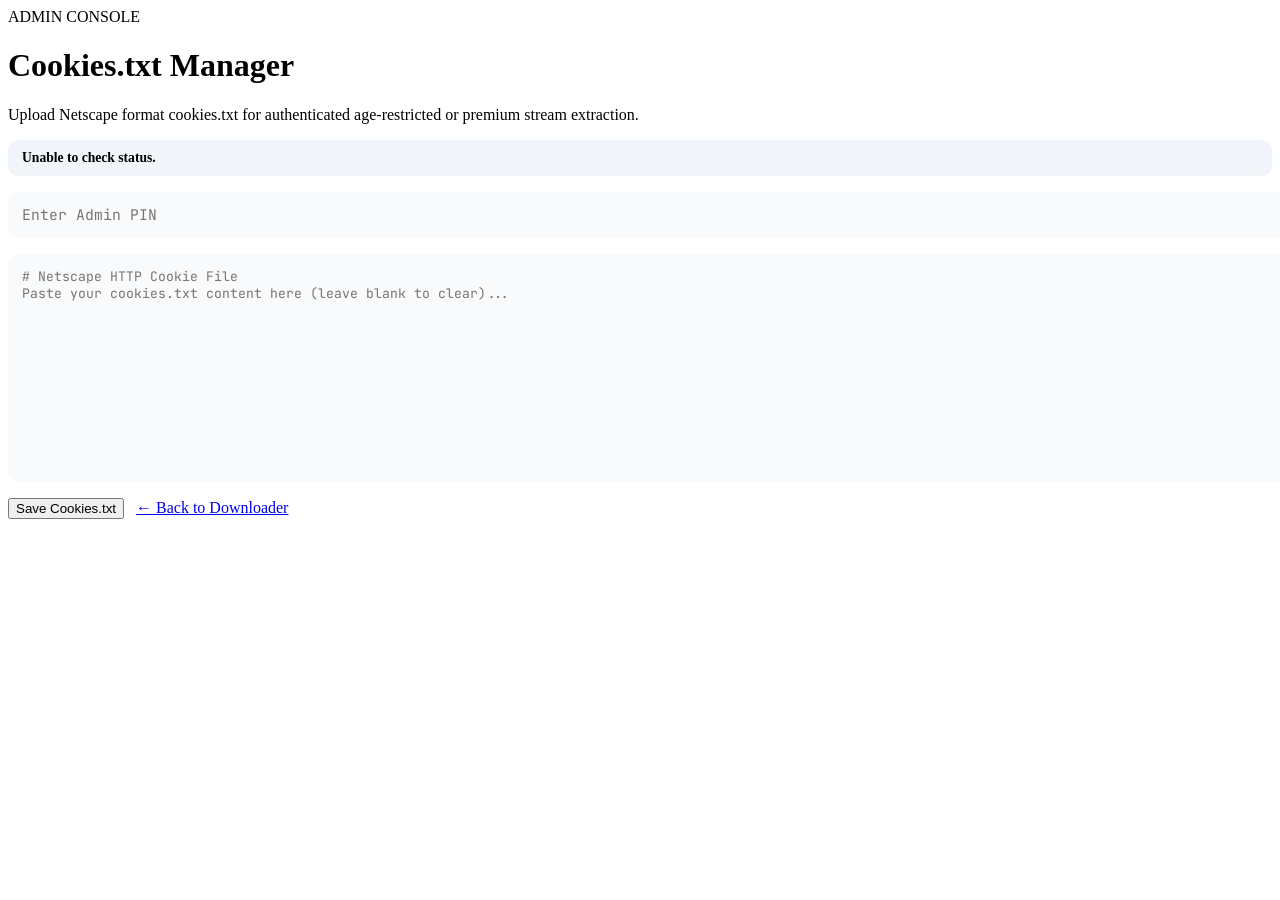
==== static/admin.html @ 5f7231ef "Initial production release of Apun Ka Download with Coolify auto-deploy pipeline" ====
<!DOCTYPE html>
<html lang="en">
<head>
  <meta charset="UTF-8" />
  <meta name="viewport" content="width=device-width, initial-scale=1.0" />
  <title>Admin Cookie Manager — Apun Ka Download</title>
  <link rel="preconnect" href="https://fonts.googleapis.com">
  <link rel="preconnect" href="https://fonts.gstatic.com" crossorigin>
  <link href="https://fonts.googleapis.com/css2?family=JetBrains+Mono:wght@400;500;600&family=Plus+Jakarta+Sans:wght@400;500;600;700&display=swap" rel="stylesheet">
  <link rel="stylesheet" href="/style.css" />
  <style>
    .admin-box { display: flex; flex-direction: column; gap: 16px; }
    .admin-textarea {
      width: 100%;
      min-height: 200px;
      padding: 14px;
      font-family: 'JetBrains Mono', monospace;
      font-size: 0.82rem;
      background: #f8fafc;
      border: 1.5px solid var(--border-subtle);
      border-radius: 12px;
      resize: vertical;
    }
    .pin-input {
      width: 100%;
      height: 46px;
      padding: 0 14px;
      font-family: 'JetBrains Mono', monospace;
      font-size: 0.92rem;
      background: #f8fafc;
      border: 1.5px solid var(--border-subtle);
      border-radius: 10px;
    }
    .admin-actions { display: flex; gap: 12px; align-items: center; }
    .status-banner {
      padding: 10px 14px;
      border-radius: 10px;
      font-size: 0.85rem;
      font-weight: 600;
      background: #f1f5f9;
    }
  </style>
</head>
<body>
  <div class="ambient-bg"></div>
  <main class="shell">
    <header class="brand-header">
      <div class="brand-badge">
        <span class="pulse-dot"></span>
        <span>ADMIN CONSOLE</span>
      </div>
      <h1 class="brand-title">Cookies.txt Manager</h1>
      <p class="brand-subtitle">Upload Netscape format cookies.txt for authenticated age-restricted or premium stream extraction.</p>
    </header>

    <section class="control-card admin-box">
      <div id="cookieStatus" class="status-banner">Checking current cookies.txt status...</div>
      <input type="password" id="pinInput" class="pin-input" placeholder="Enter Admin PIN" required />
      <textarea id="cookieInput" class="admin-textarea" placeholder="# Netscape HTTP Cookie File&#10;Paste your cookies.txt content here (leave blank to clear)..."></textarea>
      <div class="admin-actions">
        <button type="button" id="saveCookieBtn" class="fetch-btn">Save Cookies.txt</button>
        <a href="/" class="admin-link">← Back to Downloader</a>
      </div>
    </section>
  </main>

  <script>
    const statusEl = document.getElementById("cookieStatus");
    const pinEl = document.getElementById("pinInput");
    const cookieEl = document.getElementById("cookieInput");
    const saveBtn = document.getElementById("saveCookieBtn");

    async function refreshStatus() {
      try {
        const res = await fetch("/api/admin/cookies-status");
        const data = await res.json();
        statusEl.textContent = data.active
          ? `✅ Active cookies.txt loaded (${data.size_bytes} bytes)`
          : "ℹ️ No cookies.txt currently active (using public extraction)";
      } catch (e) {
        statusEl.textContent = "Unable to check status.";
      }
    }
    refreshStatus();

    saveBtn.addEventListener("click", async () => {
      try {
        const res = await fetch("/api/admin/cookies", {
          method: "POST",
          headers: { "Content-Type": "application/json" },
          body: JSON.stringify({
            pin: pinEl.value,
            cookies_content: cookieEl.value
          })
        });
        const data = await res.json();
        if (!res.ok) throw new Error(data.detail || "Failed to save");
        statusEl.textContent = data.active
          ? `✅ Saved! cookies.txt is now active (${data.size_bytes} bytes)`
          : "🗑️ Cleared cookies.txt.";
      } catch (err) {
        alert(err.message);
      }
    });
  </script>
</body>
</html>
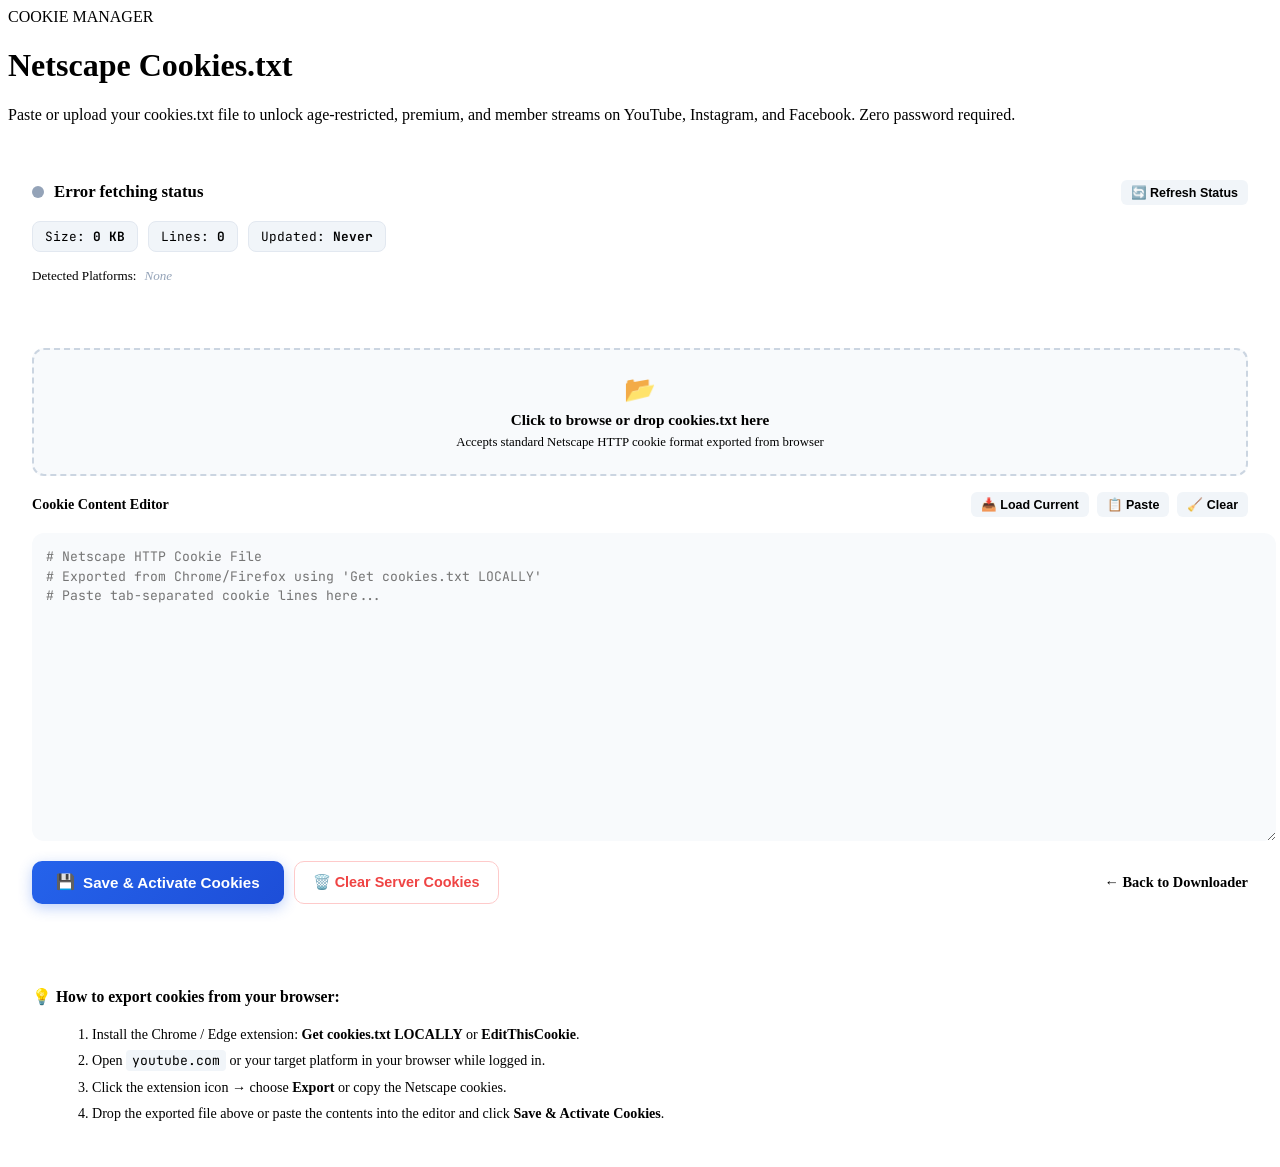
==== commit 04ac815f: "feat: update static/admin.html - new domain download.tmadhu.me and password-free admin cookie manage" ====
--- a/static/admin.html
+++ b/static/admin.html
@@ -3,105 +3,612 @@
 <head>
   <meta charset="UTF-8" />
   <meta name="viewport" content="width=device-width, initial-scale=1.0" />
-  <title>Admin Cookie Manager — Apun Ka Download</title>
+  <title>Cookies.txt Manager — Apun Ka Download</title>
   <link rel="preconnect" href="https://fonts.googleapis.com">
   <link rel="preconnect" href="https://fonts.gstatic.com" crossorigin>
-  <link href="https://fonts.googleapis.com/css2?family=JetBrains+Mono:wght@400;500;600&family=Plus+Jakarta+Sans:wght@400;500;600;700&display=swap" rel="stylesheet">
+  <link href="https://fonts.googleapis.com/css2?family=JetBrains+Mono:wght@400;500;600&family=Plus+Jakarta+Sans:wght@400;500;600;700;800&display=swap" rel="stylesheet">
   <link rel="stylesheet" href="/style.css" />
   <style>
-    .admin-box { display: flex; flex-direction: column; gap: 16px; }
-    .admin-textarea {
+    .admin-container {
+      display: flex;
+      flex-direction: column;
+      gap: 20px;
+    }
+
+    /* Status Card */
+    .status-card {
+      background: var(--bg-card);
+      border: 1px solid var(--border-subtle);
+      border-radius: var(--radius-lg);
+      padding: 20px 24px;
+      box-shadow: var(--shadow-card);
+      display: flex;
+      flex-direction: column;
+      gap: 16px;
+    }
+
+    .status-header-row {
+      display: flex;
+      justify-content: space-between;
+      align-items: center;
+      flex-wrap: wrap;
+      gap: 12px;
+    }
+
+    .status-indicator-box {
+      display: flex;
+      align-items: center;
+      gap: 10px;
+      font-weight: 700;
+      font-size: 1.05rem;
+    }
+
+    .pulse-dot-green {
+      width: 12px;
+      height: 12px;
+      background: #10b981;
+      border-radius: 50%;
+      box-shadow: 0 0 0 0 rgba(16, 185, 129, 0.7);
+      animation: pulse 2s infinite;
+    }
+
+    .pulse-dot-gray {
+      width: 12px;
+      height: 12px;
+      background: #94a3b8;
+      border-radius: 50%;
+    }
+
+    .stats-pill-grid {
+      display: flex;
+      flex-wrap: wrap;
+      gap: 10px;
+    }
+
+    .stat-chip {
+      background: #f1f5f9;
+      padding: 6px 12px;
+      border-radius: 8px;
+      font-size: 0.8rem;
+      font-family: 'JetBrains Mono', monospace;
+      color: var(--text-muted);
+      border: 1px solid #e2e8f0;
+    }
+
+    .stat-chip strong {
+      color: var(--text-main);
+    }
+
+    .platforms-box {
+      display: flex;
+      align-items: center;
+      gap: 8px;
+      flex-wrap: wrap;
+      font-size: 0.82rem;
+      color: var(--text-muted);
+    }
+
+    .platform-badge {
+      background: rgba(37, 99, 235, 0.08);
+      color: var(--accent);
+      padding: 3px 10px;
+      border-radius: 6px;
+      font-weight: 600;
+      font-size: 0.75rem;
+      text-transform: uppercase;
+      border: 1px solid rgba(37, 99, 235, 0.2);
+    }
+
+    /* Dropzone & Editor */
+    .editor-card {
+      background: var(--bg-card);
+      border: 1px solid var(--border-subtle);
+      border-radius: var(--radius-lg);
+      padding: 24px;
+      box-shadow: var(--shadow-card);
+      display: flex;
+      flex-direction: column;
+      gap: 16px;
+    }
+
+    .dropzone {
+      border: 2px dashed #cbd5e1;
+      border-radius: 12px;
+      padding: 24px 16px;
+      text-align: center;
+      background: #f8fafc;
+      cursor: pointer;
+      transition: all 0.2s ease;
+      display: flex;
+      flex-direction: column;
+      align-items: center;
+      gap: 6px;
+    }
+
+    .dropzone:hover, .dropzone.dragover {
+      border-color: var(--accent);
+      background: var(--accent-soft);
+    }
+
+    .dropzone-title {
+      font-weight: 600;
+      font-size: 0.95rem;
+      color: var(--text-main);
+    }
+
+    .dropzone-hint {
+      font-size: 0.8rem;
+      color: var(--text-muted);
+    }
+
+    .editor-toolbar {
+      display: flex;
+      justify-content: space-between;
+      align-items: center;
+      flex-wrap: wrap;
+      gap: 10px;
+    }
+
+    .toolbar-title {
+      font-size: 0.88rem;
+      font-weight: 700;
+      color: var(--text-main);
+    }
+
+    .toolbar-actions {
+      display: flex;
+      gap: 8px;
+    }
+
+    .tool-btn {
+      background: #f1f5f9;
+      border: 1px solid var(--border-subtle);
+      border-radius: 6px;
+      padding: 5px 10px;
+      font-size: 0.78rem;
+      font-weight: 600;
+      color: var(--text-muted);
+      cursor: pointer;
+      transition: all 0.15s;
+    }
+
+    .tool-btn:hover {
+      background: #e2e8f0;
+      color: var(--text-main);
+    }
+
+    .cookie-textarea {
       width: 100%;
-      min-height: 200px;
+      min-height: 280px;
       padding: 14px;
       font-family: 'JetBrains Mono', monospace;
       font-size: 0.82rem;
+      line-height: 1.5;
       background: #f8fafc;
       border: 1.5px solid var(--border-subtle);
       border-radius: 12px;
       resize: vertical;
-    }
-    .pin-input {
-      width: 100%;
-      height: 46px;
-      padding: 0 14px;
+      outline: none;
+      color: #0f172a;
+      transition: border-color 0.2s;
+    }
+
+    .cookie-textarea:focus {
+      border-color: var(--accent);
+      background: #ffffff;
+      box-shadow: 0 0 0 3px rgba(37, 99, 235, 0.1);
+    }
+
+    /* Actions Footer */
+    .button-row {
+      display: flex;
+      justify-content: space-between;
+      align-items: center;
+      flex-wrap: wrap;
+      gap: 14px;
+      margin-top: 4px;
+    }
+
+    .btn-group-left {
+      display: flex;
+      gap: 10px;
+      flex-wrap: wrap;
+    }
+
+    .save-btn {
+      background: linear-gradient(135deg, #2563eb, #1d4ed8);
+      color: #ffffff;
+      border: none;
+      padding: 12px 24px;
+      border-radius: 10px;
+      font-size: 0.95rem;
+      font-weight: 700;
+      cursor: pointer;
+      box-shadow: 0 4px 14px rgba(37, 99, 235, 0.3);
+      transition: all 0.15s ease;
+      display: flex;
+      align-items: center;
+      gap: 8px;
+    }
+
+    .save-btn:hover {
+      background: linear-gradient(135deg, #1d4ed8, #1e40af);
+      transform: translateY(-1px);
+    }
+
+    .clear-btn {
+      background: #fff;
+      color: #ef4444;
+      border: 1.5px solid #fecaca;
+      padding: 12px 18px;
+      border-radius: 10px;
+      font-size: 0.9rem;
+      font-weight: 600;
+      cursor: pointer;
+      transition: all 0.15s ease;
+    }
+
+    .clear-btn:hover {
+      background: #fef2f2;
+      border-color: #ef4444;
+    }
+
+    .back-btn {
+      color: var(--text-muted);
+      text-decoration: none;
+      font-size: 0.9rem;
+      font-weight: 600;
+      display: inline-flex;
+      align-items: center;
+      gap: 6px;
+      transition: color 0.15s;
+    }
+
+    .back-btn:hover {
+      color: var(--accent);
+    }
+
+    /* Guide Box */
+    .guide-card {
+      background: var(--bg-card);
+      border: 1px solid var(--border-subtle);
+      border-radius: var(--radius-lg);
+      padding: 20px 24px;
+      font-size: 0.88rem;
+      color: var(--text-muted);
+      line-height: 1.6;
+    }
+
+    .guide-card h3 {
+      color: var(--text-main);
+      font-size: 0.98rem;
+      margin-bottom: 8px;
+      display: flex;
+      align-items: center;
+      gap: 6px;
+    }
+
+    .guide-card ol {
+      margin-left: 20px;
+      display: flex;
+      flex-direction: column;
+      gap: 4px;
+    }
+
+    .guide-card code {
+      background: #f1f5f9;
+      padding: 2px 6px;
+      border-radius: 4px;
       font-family: 'JetBrains Mono', monospace;
-      font-size: 0.92rem;
-      background: #f8fafc;
-      border: 1.5px solid var(--border-subtle);
+      color: var(--accent);
+      font-size: 0.82rem;
+    }
+
+    /* Toast Notification */
+    #toast {
+      position: fixed;
+      bottom: 24px;
+      right: 24px;
+      padding: 12px 20px;
+      background: #0f172a;
+      color: #fff;
       border-radius: 10px;
-    }
-    .admin-actions { display: flex; gap: 12px; align-items: center; }
-    .status-banner {
-      padding: 10px 14px;
-      border-radius: 10px;
-      font-size: 0.85rem;
+      font-size: 0.88rem;
       font-weight: 600;
-      background: #f1f5f9;
+      box-shadow: 0 10px 25px rgba(0,0,0,0.2);
+      transform: translateY(100px);
+      opacity: 0;
+      transition: all 0.3s cubic-bezier(0.16, 1, 0.3, 1);
+      z-index: 1000;
+      display: flex;
+      align-items: center;
+      gap: 8px;
+    }
+
+    #toast.show {
+      transform: translateY(0);
+      opacity: 1;
     }
   </style>
 </head>
 <body>
   <div class="ambient-bg"></div>
-  <main class="shell">
+
+  <main class="shell admin-container">
     <header class="brand-header">
       <div class="brand-badge">
         <span class="pulse-dot"></span>
-        <span>ADMIN CONSOLE</span>
+        <span>COOKIE MANAGER</span>
       </div>
-      <h1 class="brand-title">Cookies.txt Manager</h1>
-      <p class="brand-subtitle">Upload Netscape format cookies.txt for authenticated age-restricted or premium stream extraction.</p>
+      <h1 class="brand-title">Netscape Cookies.txt</h1>
+      <p class="brand-subtitle">Paste or upload your cookies.txt file to unlock age-restricted, premium, and member streams on YouTube, Instagram, and Facebook. Zero password required.</p>
     </header>
 
-    <section class="control-card admin-box">
-      <div id="cookieStatus" class="status-banner">Checking current cookies.txt status...</div>
-      <input type="password" id="pinInput" class="pin-input" placeholder="Enter Admin PIN" required />
-      <textarea id="cookieInput" class="admin-textarea" placeholder="# Netscape HTTP Cookie File&#10;Paste your cookies.txt content here (leave blank to clear)..."></textarea>
-      <div class="admin-actions">
-        <button type="button" id="saveCookieBtn" class="fetch-btn">Save Cookies.txt</button>
-        <a href="/" class="admin-link">← Back to Downloader</a>
+    <!-- Status Card -->
+    <section class="status-card">
+      <div class="status-header-row">
+        <div class="status-indicator-box">
+          <span id="pulseDot" class="pulse-dot-gray"></span>
+          <span id="statusTitle">Checking cookies...</span>
+        </div>
+        <button id="refreshBtn" class="tool-btn" type="button">🔄 Refresh Status</button>
+      </div>
+
+      <div class="stats-pill-grid">
+        <div class="stat-chip">Size: <strong id="statSize">0 KB</strong></div>
+        <div class="stat-chip">Lines: <strong id="statLines">0</strong></div>
+        <div class="stat-chip">Updated: <strong id="statUpdated">Never</strong></div>
+      </div>
+
+      <div class="platforms-box">
+        <span>Detected Platforms:</span>
+        <div id="platformsList"><span style="color:#94a3b8; font-style:italic;">None</span></div>
       </div>
     </section>
+
+    <!-- Editor Card -->
+    <section class="editor-card">
+      <!-- File Dropzone -->
+      <div id="dropzone" class="dropzone">
+        <input type="file" id="fileInput" accept=".txt" style="display: none;" />
+        <span style="font-size: 1.6rem;">📂</span>
+        <div class="dropzone-title">Click to browse or drop cookies.txt here</div>
+        <div class="dropzone-hint">Accepts standard Netscape HTTP cookie format exported from browser</div>
+      </div>
+
+      <!-- Editor Toolbar -->
+      <div class="editor-toolbar">
+        <div class="toolbar-title">Cookie Content Editor</div>
+        <div class="toolbar-actions">
+          <button type="button" id="loadExistingBtn" class="tool-btn">📥 Load Current</button>
+          <button type="button" id="pasteBtn" class="tool-btn">📋 Paste</button>
+          <button type="button" id="clearEditorBtn" class="tool-btn">🧹 Clear</button>
+        </div>
+      </div>
+
+      <textarea id="cookieInput" class="cookie-textarea" placeholder="# Netscape HTTP Cookie File&#10;# Exported from Chrome/Firefox using 'Get cookies.txt LOCALLY'&#10;# Paste tab-separated cookie lines here..."></textarea>
+
+      <!-- Buttons Row -->
+      <div class="button-row">
+        <div class="btn-group-left">
+          <button type="button" id="saveCookieBtn" class="save-btn">
+            <span>💾</span>
+            <span>Save &amp; Activate Cookies</span>
+          </button>
+          <button type="button" id="deleteCookiesBtn" class="clear-btn">
+            <span>🗑️ Clear Server Cookies</span>
+          </button>
+        </div>
+        <a href="/" class="back-btn">← Back to Downloader</a>
+      </div>
+    </section>
+
+    <!-- Quick Guide Card -->
+    <section class="guide-card">
+      <h3>💡 How to export cookies from your browser:</h3>
+      <ol>
+        <li>Install the Chrome / Edge extension: <strong>Get cookies.txt LOCALLY</strong> or <strong>EditThisCookie</strong>.</li>
+        <li>Open <code>youtube.com</code> or your target platform in your browser while logged in.</li>
+        <li>Click the extension icon &rarr; choose <strong>Export</strong> or copy the Netscape cookies.</li>
+        <li>Drop the exported file above or paste the contents into the editor and click <strong>Save &amp; Activate Cookies</strong>.</li>
+      </ol>
+    </section>
   </main>
 
+  <div id="toast">✅ Notification</div>
+
   <script>
-    const statusEl = document.getElementById("cookieStatus");
-    const pinEl = document.getElementById("pinInput");
-    const cookieEl = document.getElementById("cookieInput");
+    const statusTitle = document.getElementById("statusTitle");
+    const pulseDot = document.getElementById("pulseDot");
+    const statSize = document.getElementById("statSize");
+    const statLines = document.getElementById("statLines");
+    const statUpdated = document.getElementById("statUpdated");
+    const platformsList = document.getElementById("platformsList");
+    const cookieInput = document.getElementById("cookieInput");
+    const dropzone = document.getElementById("dropzone");
+    const fileInput = document.getElementById("fileInput");
     const saveBtn = document.getElementById("saveCookieBtn");
+    const deleteBtn = document.getElementById("deleteCookiesBtn");
+    const refreshBtn = document.getElementById("refreshBtn");
+    const loadExistingBtn = document.getElementById("loadExistingBtn");
+    const pasteBtn = document.getElementById("pasteBtn");
+    const clearEditorBtn = document.getElementById("clearEditorBtn");
+    const toast = document.getElementById("toast");
+
+    function showToast(msg, isError = false) {
+      toast.textContent = msg;
+      toast.style.background = isError ? "#dc2626" : "#0f172a";
+      toast.classList.add("show");
+      setTimeout(() => toast.classList.remove("show"), 3500);
+    }
+
+    function formatBytes(bytes) {
+      if (!bytes || bytes === 0) return "0 KB";
+      const kb = bytes / 1024;
+      if (kb < 1024) return kb.toFixed(1) + " KB";
+      return (kb / 1024).toFixed(2) + " MB";
+    }
+
+    function formatDate(ts) {
+      if (!ts) return "Never";
+      const d = new Date(ts * 1000);
+      return d.toLocaleDateString() + " " + d.toLocaleTimeString([], { hour: '2-digit', minute: '2-digit' });
+    }
 
     async function refreshStatus() {
       try {
         const res = await fetch("/api/admin/cookies-status");
         const data = await res.json();
-        statusEl.textContent = data.active
-          ? `✅ Active cookies.txt loaded (${data.size_bytes} bytes)`
-          : "ℹ️ No cookies.txt currently active (using public extraction)";
+
+        if (data.active) {
+          pulseDot.className = "pulse-dot-green";
+          statusTitle.textContent = "Cookies.txt Active & In Use";
+          statusTitle.style.color = "#059669";
+        } else {
+          pulseDot.className = "pulse-dot-gray";
+          statusTitle.textContent = "No Cookies Active (Public Stream Mode)";
+          statusTitle.style.color = "#64748b";
+        }
+
+        statSize.textContent = formatBytes(data.size_bytes);
+        statLines.textContent = (data.lines_count || 0) + " entries";
+        statUpdated.textContent = formatDate(data.updated_at);
+
+        if (data.platforms && data.platforms.length > 0) {
+          platformsList.innerHTML = data.platforms.map(p => `<span class="platform-badge">${p}</span>`).join(" ");
+        } else {
+          platformsList.innerHTML = `<span style="color:#94a3b8; font-style:italic;">None detected</span>`;
+        }
+      } catch (err) {
+        statusTitle.textContent = "Error fetching status";
+      }
+    }
+
+    async function loadExistingCookies() {
+      try {
+        const res = await fetch("/api/admin/cookies-content");
+        const data = await res.json();
+        if (data.content) {
+          cookieInput.value = data.content;
+          showToast("Loaded active cookies from server!");
+        } else {
+          showToast("No existing cookies found on server.", true);
+        }
       } catch (e) {
-        statusEl.textContent = "Unable to check status.";
+        showToast("Failed to load cookies: " + e.message, true);
       }
     }
-    refreshStatus();
-
+
+    // Save Cookies (Zero PIN / Password)
     saveBtn.addEventListener("click", async () => {
+      const content = cookieInput.value.trim();
+      if (!content) {
+        if (!confirm("Textarea is empty. This will clear the active cookies.txt on the server. Proceed?")) {
+          return;
+        }
+      }
+
+      saveBtn.disabled = true;
+      saveBtn.style.opacity = "0.7";
+
       try {
         const res = await fetch("/api/admin/cookies", {
           method: "POST",
           headers: { "Content-Type": "application/json" },
-          body: JSON.stringify({
-            pin: pinEl.value,
-            cookies_content: cookieEl.value
-          })
+          body: JSON.stringify({ cookies_content: content })
         });
         const data = await res.json();
-        if (!res.ok) throw new Error(data.detail || "Failed to save");
-        statusEl.textContent = data.active
-          ? `✅ Saved! cookies.txt is now active (${data.size_bytes} bytes)`
-          : "🗑️ Cleared cookies.txt.";
+        if (!res.ok) throw new Error(data.detail || "Failed to save cookies.");
+
+        if (data.active) {
+          showToast(`✅ Saved! Cookies are now active (${formatBytes(data.size_bytes)})`);
+        } else {
+          showToast("🗑️ Cookies.txt cleared successfully.");
+        }
+        await refreshStatus();
       } catch (err) {
-        alert(err.message);
+        showToast("❌ Error: " + err.message, true);
+      } finally {
+        saveBtn.disabled = false;
+        saveBtn.style.opacity = "1";
       }
     });
+
+    // Delete Cookies
+    deleteBtn.addEventListener("click", async () => {
+      if (!confirm("Are you sure you want to delete and clear the server cookies.txt?")) return;
+
+      try {
+        const res = await fetch("/api/admin/cookies", { method: "DELETE" });
+        const data = await res.json();
+        cookieInput.value = "";
+        showToast("🗑️ Server cookies deleted.");
+        await refreshStatus();
+      } catch (e) {
+        showToast("Failed to delete: " + e.message, true);
+      }
+    });
+
+    // Dropzone handlers
+    dropzone.addEventListener("click", () => fileInput.click());
+
+    fileInput.addEventListener("change", (e) => {
+      const file = e.target.files[0];
+      if (file) readFile(file);
+    });
+
+    dropzone.addEventListener("dragover", (e) => {
+      e.preventDefault();
+      dropzone.classList.add("dragover");
+    });
+
+    dropzone.addEventListener("dragleave", () => {
+      dropzone.classList.remove("dragover");
+    });
+
+    dropzone.addEventListener("drop", (e) => {
+      e.preventDefault();
+      dropzone.classList.remove("dragover");
+      const file = e.dataTransfer.files[0];
+      if (file) readFile(file);
+    });
+
+    function readFile(file) {
+      const reader = new FileReader();
+      reader.onload = (ev) => {
+        cookieInput.value = ev.target.result;
+        showToast(`📄 Loaded ${file.name} (${formatBytes(file.size)})`);
+      };
+      reader.readAsText(file);
+    }
+
+    // Helper Buttons
+    loadExistingBtn.addEventListener("click", loadExistingCookies);
+
+    pasteBtn.addEventListener("click", async () => {
+      try {
+        const text = await navigator.clipboard.readText();
+        if (text) {
+          cookieInput.value = text;
+          showToast("📋 Pasted from clipboard!");
+        }
+      } catch (e) {
+        showToast("Clipboard access denied. Please paste manually.", true);
+      }
+    });
+
+    clearEditorBtn.addEventListener("click", () => {
+      cookieInput.value = "";
+      showToast("Editor cleared");
+    });
+
+    refreshBtn.addEventListener("click", () => {
+      refreshStatus();
+      showToast("🔄 Status refreshed");
+    });
+
+    // Initial Load
+    refreshStatus();
   </script>
 </body>
 </html>
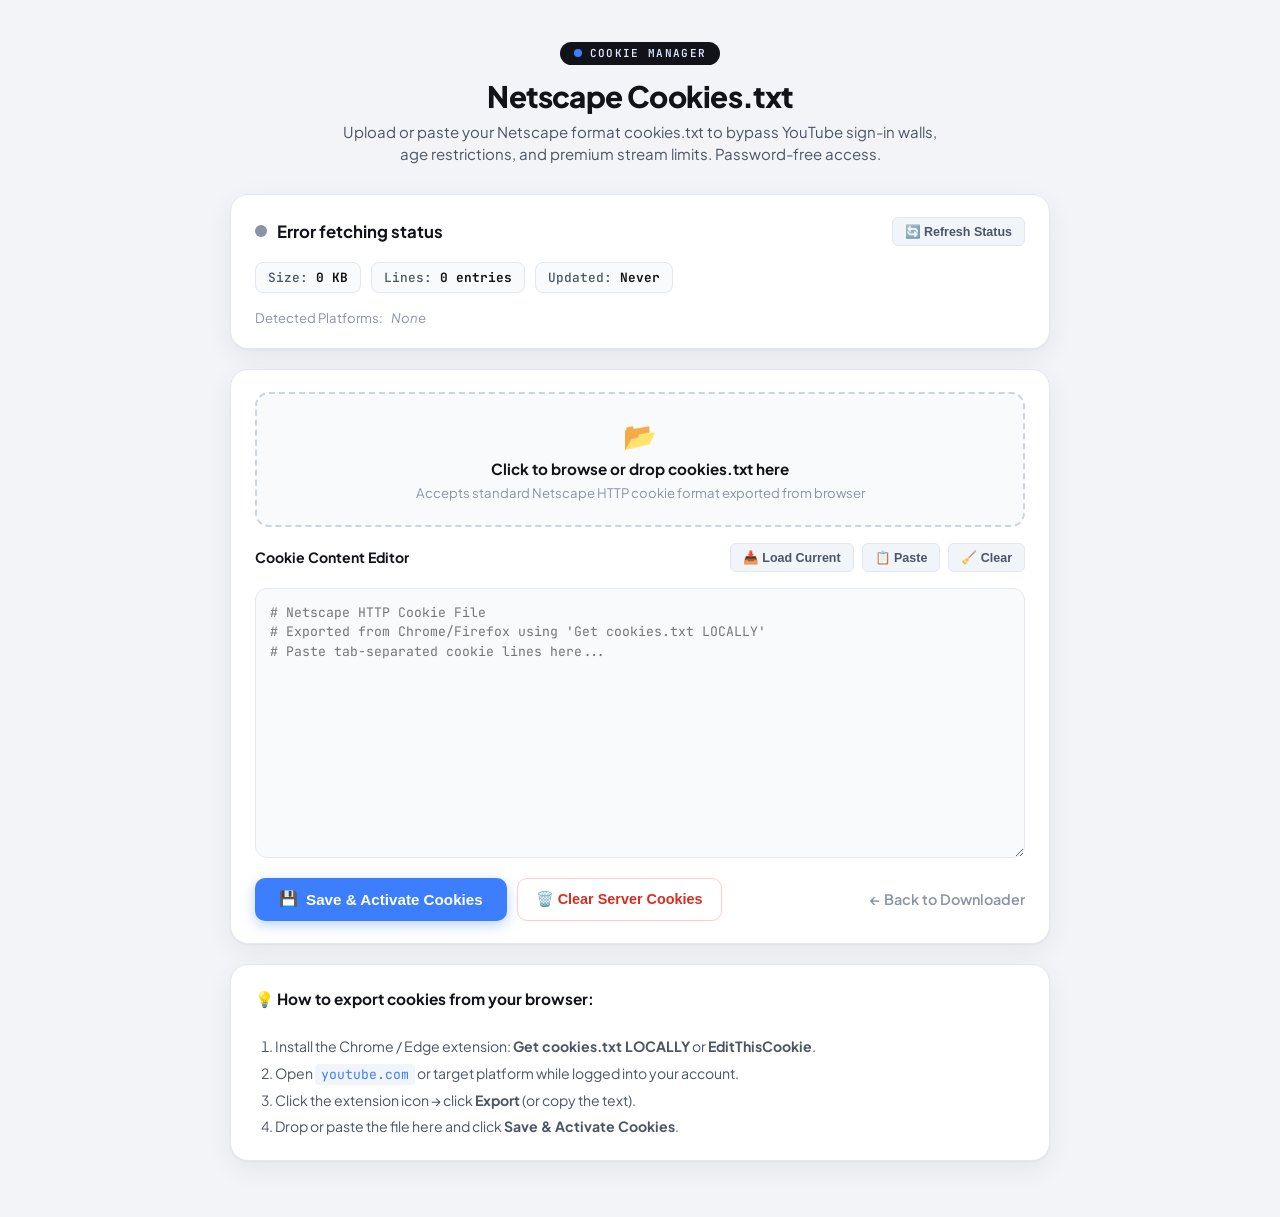
==== commit e881ed2c: "feat: replace frontend UI with clean design and standalone admin page (static/admin.html)" ====
--- a/static/admin.html
+++ b/static/admin.html
@@ -2,121 +2,162 @@
 <html lang="en">
 <head>
   <meta charset="UTF-8" />
-  <meta name="viewport" content="width=device-width, initial-scale=1.0" />
+  <meta name="viewport" content="width=device-width, initial-scale=1.0, viewport-fit=cover" />
   <title>Cookies.txt Manager — Apun Ka Download</title>
   <link rel="preconnect" href="https://fonts.googleapis.com">
   <link rel="preconnect" href="https://fonts.gstatic.com" crossorigin>
-  <link href="https://fonts.googleapis.com/css2?family=JetBrains+Mono:wght@400;500;600&family=Plus+Jakarta+Sans:wght@400;500;600;700;800&display=swap" rel="stylesheet">
-  <link rel="stylesheet" href="/style.css" />
+  <link href="https://fonts.googleapis.com/css2?family=JetBrains+Mono:wght@400;500;700&family=Plus+Jakarta+Sans:wght@400;500;600;700;800&display=swap" rel="stylesheet">
   <style>
-    .admin-container {
+    :root {
+      --bg: #F2F4F8;
+      --card: #FFFFFF;
+      --ink: #111318;
+      --ink-2: #4B5565;
+      --ink-3: #8A94A6;
+      --line: #E3E7EE;
+      --blue: #3D7EFF;
+      --blue-hover: #2968eb;
+      --blue-soft: #EFF4FF;
+      --green: #12A150;
+      --red: #D92D20;
+      --radius: 18px;
+      --sans: "Plus Jakarta Sans", -apple-system, BlinkMacSystemFont, "Segoe UI", Roboto, sans-serif;
+      --mono: "JetBrains Mono", monospace;
+      --shadow: 0 1px 2px rgba(17, 19, 24, .04), 0 8px 28px rgba(17, 19, 24, .06);
+    }
+    * { box-sizing: border-box; margin: 0; padding: 0; }
+    body {
+      background: var(--bg);
+      color: var(--ink);
+      font-family: var(--sans);
+      min-height: 100vh;
+      display: flex;
+      justify-content: center;
+      padding: 40px 18px 56px;
+    }
+    .wrap {
+      width: 100%;
+      max-width: 820px;
       display: flex;
       flex-direction: column;
       gap: 20px;
     }
+    .brand { text-align: center; margin-bottom: 8px; }
+    .badge {
+      display: inline-flex;
+      align-items: center;
+      gap: 8px;
+      background: var(--ink);
+      color: #DCE6FF;
+      font: 600 11px/1 var(--mono);
+      letter-spacing: .12em;
+      text-transform: uppercase;
+      padding: 6px 14px;
+      border-radius: 9999px;
+      margin-bottom: 12px;
+    }
+    .badge-dot {
+      width: 8px;
+      height: 8px;
+      background: var(--blue);
+      border-radius: 50%;
+    }
+    .brand h1 {
+      font-size: 1.85rem;
+      font-weight: 800;
+      letter-spacing: -0.02em;
+      margin-bottom: 6px;
+      color: var(--ink);
+    }
+    .brand p {
+      color: var(--ink-2);
+      font-size: 0.94rem;
+      max-width: 620px;
+      margin: 0 auto;
+      line-height: 1.5;
+    }
 
     /* Status Card */
-    .status-card {
-      background: var(--bg-card);
-      border: 1px solid var(--border-subtle);
-      border-radius: var(--radius-lg);
-      padding: 20px 24px;
-      box-shadow: var(--shadow-card);
+    .card {
+      background: var(--card);
+      border: 1px solid var(--line);
+      border-radius: var(--radius);
+      box-shadow: var(--shadow);
+      padding: 22px 24px;
       display: flex;
       flex-direction: column;
       gap: 16px;
     }
-
-    .status-header-row {
+    .status-row {
       display: flex;
       justify-content: space-between;
       align-items: center;
       flex-wrap: wrap;
       gap: 12px;
     }
-
-    .status-indicator-box {
+    .indicator-box {
       display: flex;
       align-items: center;
       gap: 10px;
       font-weight: 700;
       font-size: 1.05rem;
     }
-
-    .pulse-dot-green {
+    .dot-green {
       width: 12px;
       height: 12px;
-      background: #10b981;
+      background: var(--green);
       border-radius: 50%;
-      box-shadow: 0 0 0 0 rgba(16, 185, 129, 0.7);
-      animation: pulse 2s infinite;
-    }
-
-    .pulse-dot-gray {
+      box-shadow: 0 0 0 4px rgba(18, 161, 80, 0.2);
+    }
+    .dot-gray {
       width: 12px;
       height: 12px;
-      background: #94a3b8;
+      background: var(--ink-3);
       border-radius: 50%;
     }
-
-    .stats-pill-grid {
-      display: flex;
+    .stats-row {
+      display: flex;
+      gap: 10px;
       flex-wrap: wrap;
-      gap: 10px;
-    }
-
+    }
     .stat-chip {
-      background: #f1f5f9;
+      background: #F8FAFC;
+      border: 1px solid var(--line);
       padding: 6px 12px;
       border-radius: 8px;
-      font-size: 0.8rem;
-      font-family: 'JetBrains Mono', monospace;
-      color: var(--text-muted);
-      border: 1px solid #e2e8f0;
-    }
-
+      font: 500 0.8rem var(--mono);
+      color: var(--ink-2);
+    }
     .stat-chip strong {
-      color: var(--text-main);
-    }
-
-    .platforms-box {
+      color: var(--ink);
+    }
+    .platforms-wrap {
       display: flex;
       align-items: center;
       gap: 8px;
       flex-wrap: wrap;
       font-size: 0.82rem;
-      color: var(--text-muted);
-    }
-
-    .platform-badge {
-      background: rgba(37, 99, 235, 0.08);
-      color: var(--accent);
+      color: var(--ink-3);
+    }
+    .platform-tag {
+      background: var(--blue-soft);
+      color: var(--blue);
+      border: 1px solid rgba(61, 126, 255, 0.2);
       padding: 3px 10px;
       border-radius: 6px;
-      font-weight: 600;
-      font-size: 0.75rem;
+      font-weight: 700;
+      font-size: 0.72rem;
       text-transform: uppercase;
-      border: 1px solid rgba(37, 99, 235, 0.2);
-    }
-
-    /* Dropzone & Editor */
-    .editor-card {
-      background: var(--bg-card);
-      border: 1px solid var(--border-subtle);
-      border-radius: var(--radius-lg);
-      padding: 24px;
-      box-shadow: var(--shadow-card);
-      display: flex;
-      flex-direction: column;
-      gap: 16px;
-    }
-
+      font-family: var(--mono);
+    }
+
+    /* Dropzone */
     .dropzone {
-      border: 2px dashed #cbd5e1;
-      border-radius: 12px;
+      border: 2px dashed #CBD5E1;
+      border-radius: 14px;
       padding: 24px 16px;
       text-align: center;
-      background: #f8fafc;
+      background: #F8FAFC;
       cursor: pointer;
       transition: all 0.2s ease;
       display: flex;
@@ -124,23 +165,15 @@
       align-items: center;
       gap: 6px;
     }
-
     .dropzone:hover, .dropzone.dragover {
-      border-color: var(--accent);
-      background: var(--accent-soft);
-    }
-
-    .dropzone-title {
-      font-weight: 600;
-      font-size: 0.95rem;
-      color: var(--text-main);
-    }
-
-    .dropzone-hint {
-      font-size: 0.8rem;
-      color: var(--text-muted);
-    }
-
+      border-color: var(--blue);
+      background: var(--blue-soft);
+    }
+    .dropzone-icon { font-size: 1.7rem; }
+    .dropzone-title { font-weight: 700; font-size: 0.95rem; color: var(--ink); }
+    .dropzone-hint { font-size: 0.82rem; color: var(--ink-3); }
+
+    /* Editor */
     .editor-toolbar {
       display: flex;
       justify-content: space-between;
@@ -148,98 +181,75 @@
       flex-wrap: wrap;
       gap: 10px;
     }
-
-    .toolbar-title {
-      font-size: 0.88rem;
-      font-weight: 700;
-      color: var(--text-main);
-    }
-
-    .toolbar-actions {
-      display: flex;
-      gap: 8px;
-    }
-
+    .toolbar-title { font-weight: 700; font-size: 0.88rem; color: var(--ink); }
+    .toolbar-actions { display: flex; gap: 8px; }
     .tool-btn {
-      background: #f1f5f9;
-      border: 1px solid var(--border-subtle);
+      background: #F1F5F9;
+      border: 1px solid var(--line);
       border-radius: 6px;
-      padding: 5px 10px;
+      padding: 6px 12px;
       font-size: 0.78rem;
       font-weight: 600;
-      color: var(--text-muted);
+      color: var(--ink-2);
       cursor: pointer;
       transition: all 0.15s;
     }
-
-    .tool-btn:hover {
-      background: #e2e8f0;
-      color: var(--text-main);
-    }
-
-    .cookie-textarea {
+    .tool-btn:hover { background: #E2E8F0; color: var(--ink); }
+
+    .textarea {
       width: 100%;
-      min-height: 280px;
+      min-height: 270px;
       padding: 14px;
-      font-family: 'JetBrains Mono', monospace;
+      font-family: var(--mono);
       font-size: 0.82rem;
       line-height: 1.5;
-      background: #f8fafc;
-      border: 1.5px solid var(--border-subtle);
+      background: #F8FAFC;
+      border: 1.5px solid var(--line);
       border-radius: 12px;
       resize: vertical;
       outline: none;
-      color: #0f172a;
+      color: var(--ink);
       transition: border-color 0.2s;
     }
-
-    .cookie-textarea:focus {
-      border-color: var(--accent);
-      background: #ffffff;
-      box-shadow: 0 0 0 3px rgba(37, 99, 235, 0.1);
-    }
-
-    /* Actions Footer */
-    .button-row {
+    .textarea:focus {
+      border-color: var(--blue);
+      background: #FFFFFF;
+      box-shadow: 0 0 0 3px rgba(61, 126, 255, 0.12);
+    }
+
+    /* Actions */
+    .actions-row {
       display: flex;
       justify-content: space-between;
       align-items: center;
       flex-wrap: wrap;
-      gap: 14px;
+      gap: 12px;
       margin-top: 4px;
     }
-
-    .btn-group-left {
-      display: flex;
-      gap: 10px;
-      flex-wrap: wrap;
-    }
-
-    .save-btn {
-      background: linear-gradient(135deg, #2563eb, #1d4ed8);
-      color: #ffffff;
+    .btn-group { display: flex; gap: 10px; flex-wrap: wrap; }
+    .btn-save {
+      background: var(--blue);
+      color: #FFFFFF;
       border: none;
       padding: 12px 24px;
       border-radius: 10px;
       font-size: 0.95rem;
       font-weight: 700;
       cursor: pointer;
-      box-shadow: 0 4px 14px rgba(37, 99, 235, 0.3);
+      display: inline-flex;
+      align-items: center;
+      gap: 8px;
       transition: all 0.15s ease;
-      display: flex;
-      align-items: center;
-      gap: 8px;
-    }
-
-    .save-btn:hover {
-      background: linear-gradient(135deg, #1d4ed8, #1e40af);
+      box-shadow: 0 4px 14px rgba(61, 126, 255, 0.35);
+    }
+    .btn-save:hover {
+      background: var(--blue-hover);
       transform: translateY(-1px);
     }
-
-    .clear-btn {
-      background: #fff;
-      color: #ef4444;
-      border: 1.5px solid #fecaca;
+    .btn-clear {
+      background: #FFFFFF;
+      color: var(--red);
+      border: 1.5px solid #FECDCA;
       padding: 12px 18px;
       border-radius: 10px;
       font-size: 0.9rem;
@@ -247,70 +257,40 @@
       cursor: pointer;
       transition: all 0.15s ease;
     }
-
-    .clear-btn:hover {
-      background: #fef2f2;
-      border-color: #ef4444;
-    }
-
-    .back-btn {
-      color: var(--text-muted);
+    .btn-clear:hover { background: #FEF3F2; border-color: var(--red); }
+    .btn-home {
+      color: var(--ink-3);
       text-decoration: none;
       font-size: 0.9rem;
       font-weight: 600;
-      display: inline-flex;
-      align-items: center;
-      gap: 6px;
       transition: color 0.15s;
     }
-
-    .back-btn:hover {
-      color: var(--accent);
-    }
+    .btn-home:hover { color: var(--blue); }
 
     /* Guide Box */
-    .guide-card {
-      background: var(--bg-card);
-      border: 1px solid var(--border-subtle);
-      border-radius: var(--radius-lg);
-      padding: 20px 24px;
+    .guide {
       font-size: 0.88rem;
-      color: var(--text-muted);
+      color: var(--ink-2);
       line-height: 1.6;
     }
-
-    .guide-card h3 {
-      color: var(--text-main);
-      font-size: 0.98rem;
-      margin-bottom: 8px;
-      display: flex;
-      align-items: center;
-      gap: 6px;
-    }
-
-    .guide-card ol {
-      margin-left: 20px;
-      display: flex;
-      flex-direction: column;
-      gap: 4px;
-    }
-
-    .guide-card code {
-      background: #f1f5f9;
+    .guide h3 { font-size: 0.96rem; font-weight: 700; color: var(--ink); margin-bottom: 8px; }
+    .guide ol { margin-left: 20px; display: flex; flex-direction: column; gap: 4px; }
+    .guide code {
+      background: #F1F5F9;
       padding: 2px 6px;
       border-radius: 4px;
-      font-family: 'JetBrains Mono', monospace;
-      color: var(--accent);
+      font-family: var(--mono);
+      color: var(--blue);
       font-size: 0.82rem;
     }
 
-    /* Toast Notification */
+    /* Toast */
     #toast {
       position: fixed;
       bottom: 24px;
       right: 24px;
       padding: 12px 20px;
-      background: #0f172a;
+      background: var(--ink);
       color: #fff;
       border-radius: 10px;
       font-size: 0.88rem;
@@ -320,63 +300,52 @@
       opacity: 0;
       transition: all 0.3s cubic-bezier(0.16, 1, 0.3, 1);
       z-index: 1000;
-      display: flex;
-      align-items: center;
-      gap: 8px;
-    }
-
-    #toast.show {
-      transform: translateY(0);
-      opacity: 1;
-    }
+    }
+    #toast.show { transform: translateY(0); opacity: 1; }
   </style>
 </head>
 <body>
-  <div class="ambient-bg"></div>
-
-  <main class="shell admin-container">
-    <header class="brand-header">
-      <div class="brand-badge">
-        <span class="pulse-dot"></span>
+  <main class="wrap">
+    <header class="brand">
+      <div class="badge">
+        <span class="badge-dot"></span>
         <span>COOKIE MANAGER</span>
       </div>
-      <h1 class="brand-title">Netscape Cookies.txt</h1>
-      <p class="brand-subtitle">Paste or upload your cookies.txt file to unlock age-restricted, premium, and member streams on YouTube, Instagram, and Facebook. Zero password required.</p>
+      <h1>Netscape Cookies.txt</h1>
+      <p>Upload or paste your Netscape format cookies.txt to bypass YouTube sign-in walls, age restrictions, and premium stream limits. Password-free access.</p>
     </header>
 
     <!-- Status Card -->
-    <section class="status-card">
-      <div class="status-header-row">
-        <div class="status-indicator-box">
-          <span id="pulseDot" class="pulse-dot-gray"></span>
-          <span id="statusTitle">Checking cookies...</span>
+    <section class="card">
+      <div class="status-row">
+        <div class="indicator-box">
+          <span id="dot" class="dot-gray"></span>
+          <span id="statusTitle">Checking cookies status...</span>
         </div>
         <button id="refreshBtn" class="tool-btn" type="button">🔄 Refresh Status</button>
       </div>
 
-      <div class="stats-pill-grid">
+      <div class="stats-row">
         <div class="stat-chip">Size: <strong id="statSize">0 KB</strong></div>
-        <div class="stat-chip">Lines: <strong id="statLines">0</strong></div>
+        <div class="stat-chip">Lines: <strong id="statLines">0 entries</strong></div>
         <div class="stat-chip">Updated: <strong id="statUpdated">Never</strong></div>
       </div>
 
-      <div class="platforms-box">
+      <div class="platforms-wrap">
         <span>Detected Platforms:</span>
-        <div id="platformsList"><span style="color:#94a3b8; font-style:italic;">None</span></div>
+        <div id="platformsList"><span style="color:var(--ink-3); font-style:italic;">None</span></div>
       </div>
     </section>
 
     <!-- Editor Card -->
-    <section class="editor-card">
-      <!-- File Dropzone -->
+    <section class="card">
       <div id="dropzone" class="dropzone">
         <input type="file" id="fileInput" accept=".txt" style="display: none;" />
-        <span style="font-size: 1.6rem;">📂</span>
+        <span class="dropzone-icon">📂</span>
         <div class="dropzone-title">Click to browse or drop cookies.txt here</div>
         <div class="dropzone-hint">Accepts standard Netscape HTTP cookie format exported from browser</div>
       </div>
 
-      <!-- Editor Toolbar -->
       <div class="editor-toolbar">
         <div class="toolbar-title">Cookie Content Editor</div>
         <div class="toolbar-actions">
@@ -386,40 +355,39 @@
         </div>
       </div>
 
-      <textarea id="cookieInput" class="cookie-textarea" placeholder="# Netscape HTTP Cookie File&#10;# Exported from Chrome/Firefox using 'Get cookies.txt LOCALLY'&#10;# Paste tab-separated cookie lines here..."></textarea>
-
-      <!-- Buttons Row -->
-      <div class="button-row">
-        <div class="btn-group-left">
-          <button type="button" id="saveCookieBtn" class="save-btn">
+      <textarea id="cookieInput" class="textarea" placeholder="# Netscape HTTP Cookie File&#10;# Exported from Chrome/Firefox using 'Get cookies.txt LOCALLY'&#10;# Paste tab-separated cookie lines here..."></textarea>
+
+      <div class="actions-row">
+        <div class="btn-group">
+          <button type="button" id="saveBtn" class="btn-save">
             <span>💾</span>
             <span>Save &amp; Activate Cookies</span>
           </button>
-          <button type="button" id="deleteCookiesBtn" class="clear-btn">
+          <button type="button" id="clearBtn" class="btn-clear">
             <span>🗑️ Clear Server Cookies</span>
           </button>
         </div>
-        <a href="/" class="back-btn">← Back to Downloader</a>
+        <a href="/" class="btn-home">← Back to Downloader</a>
       </div>
     </section>
 
-    <!-- Quick Guide Card -->
-    <section class="guide-card">
+    <!-- Guide -->
+    <section class="card guide">
       <h3>💡 How to export cookies from your browser:</h3>
       <ol>
         <li>Install the Chrome / Edge extension: <strong>Get cookies.txt LOCALLY</strong> or <strong>EditThisCookie</strong>.</li>
-        <li>Open <code>youtube.com</code> or your target platform in your browser while logged in.</li>
-        <li>Click the extension icon &rarr; choose <strong>Export</strong> or copy the Netscape cookies.</li>
-        <li>Drop the exported file above or paste the contents into the editor and click <strong>Save &amp; Activate Cookies</strong>.</li>
+        <li>Open <code>youtube.com</code> or target platform while logged into your account.</li>
+        <li>Click the extension icon &rarr; click <strong>Export</strong> (or copy the text).</li>
+        <li>Drop or paste the file here and click <strong>Save &amp; Activate Cookies</strong>.</li>
       </ol>
     </section>
   </main>
 
-  <div id="toast">✅ Notification</div>
+  <div id="toast">Notification</div>
 
   <script>
     const statusTitle = document.getElementById("statusTitle");
-    const pulseDot = document.getElementById("pulseDot");
+    const dot = document.getElementById("dot");
     const statSize = document.getElementById("statSize");
     const statLines = document.getElementById("statLines");
     const statUpdated = document.getElementById("statUpdated");
@@ -427,8 +395,8 @@
     const cookieInput = document.getElementById("cookieInput");
     const dropzone = document.getElementById("dropzone");
     const fileInput = document.getElementById("fileInput");
-    const saveBtn = document.getElementById("saveCookieBtn");
-    const deleteBtn = document.getElementById("deleteCookiesBtn");
+    const saveBtn = document.getElementById("saveBtn");
+    const clearBtn = document.getElementById("clearBtn");
     const refreshBtn = document.getElementById("refreshBtn");
     const loadExistingBtn = document.getElementById("loadExistingBtn");
     const pasteBtn = document.getElementById("pasteBtn");
@@ -437,7 +405,7 @@
 
     function showToast(msg, isError = false) {
       toast.textContent = msg;
-      toast.style.background = isError ? "#dc2626" : "#0f172a";
+      toast.style.background = isError ? "#D92D20" : "#111318";
       toast.classList.add("show");
       setTimeout(() => toast.classList.remove("show"), 3500);
     }
@@ -461,13 +429,13 @@
         const data = await res.json();
 
         if (data.active) {
-          pulseDot.className = "pulse-dot-green";
+          dot.className = "dot-green";
           statusTitle.textContent = "Cookies.txt Active & In Use";
-          statusTitle.style.color = "#059669";
+          statusTitle.style.color = "#12A150";
         } else {
-          pulseDot.className = "pulse-dot-gray";
+          dot.className = "dot-gray";
           statusTitle.textContent = "No Cookies Active (Public Stream Mode)";
-          statusTitle.style.color = "#64748b";
+          statusTitle.style.color = "#8A94A6";
         }
 
         statSize.textContent = formatBytes(data.size_bytes);
@@ -475,9 +443,9 @@
         statUpdated.textContent = formatDate(data.updated_at);
 
         if (data.platforms && data.platforms.length > 0) {
-          platformsList.innerHTML = data.platforms.map(p => `<span class="platform-badge">${p}</span>`).join(" ");
+          platformsList.innerHTML = data.platforms.map(p => `<span class="platform-tag">${p}</span>`).join(" ");
         } else {
-          platformsList.innerHTML = `<span style="color:#94a3b8; font-style:italic;">None detected</span>`;
+          platformsList.innerHTML = `<span style="color:#8A94A6; font-style:italic;">None detected</span>`;
         }
       } catch (err) {
         statusTitle.textContent = "Error fetching status";
@@ -490,22 +458,19 @@
         const data = await res.json();
         if (data.content) {
           cookieInput.value = data.content;
-          showToast("Loaded active cookies from server!");
+          showToast("Loaded current active cookies from server!");
         } else {
           showToast("No existing cookies found on server.", true);
         }
       } catch (e) {
-        showToast("Failed to load cookies: " + e.message, true);
+        showToast("Failed to load: " + e.message, true);
       }
     }
 
-    // Save Cookies (Zero PIN / Password)
     saveBtn.addEventListener("click", async () => {
       const content = cookieInput.value.trim();
       if (!content) {
-        if (!confirm("Textarea is empty. This will clear the active cookies.txt on the server. Proceed?")) {
-          return;
-        }
+        if (!confirm("Editor is empty. This will clear the active cookies.txt on server. Proceed?")) return;
       }
 
       saveBtn.disabled = true;
@@ -518,29 +483,26 @@
           body: JSON.stringify({ cookies_content: content })
         });
         const data = await res.json();
-        if (!res.ok) throw new Error(data.detail || "Failed to save cookies.");
+        if (!res.ok) throw new Error(data.detail || "Failed to save");
 
         if (data.active) {
-          showToast(`✅ Saved! Cookies are now active (${formatBytes(data.size_bytes)})`);
+          showToast(`✅ Saved! Active (${formatBytes(data.size_bytes)})`);
         } else {
-          showToast("🗑️ Cookies.txt cleared successfully.");
+          showToast("🗑️ Cookies cleared.");
         }
         await refreshStatus();
       } catch (err) {
-        showToast("❌ Error: " + err.message, true);
+        showToast("❌ " + err.message, true);
       } finally {
         saveBtn.disabled = false;
         saveBtn.style.opacity = "1";
       }
     });
 
-    // Delete Cookies
-    deleteBtn.addEventListener("click", async () => {
-      if (!confirm("Are you sure you want to delete and clear the server cookies.txt?")) return;
-
+    clearBtn.addEventListener("click", async () => {
+      if (!confirm("Are you sure you want to delete the active server cookies.txt?")) return;
       try {
         const res = await fetch("/api/admin/cookies", { method: "DELETE" });
-        const data = await res.json();
         cookieInput.value = "";
         showToast("🗑️ Server cookies deleted.");
         await refreshStatus();
@@ -549,23 +511,14 @@
       }
     });
 
-    // Dropzone handlers
     dropzone.addEventListener("click", () => fileInput.click());
-
     fileInput.addEventListener("change", (e) => {
       const file = e.target.files[0];
       if (file) readFile(file);
     });
 
-    dropzone.addEventListener("dragover", (e) => {
-      e.preventDefault();
-      dropzone.classList.add("dragover");
-    });
-
-    dropzone.addEventListener("dragleave", () => {
-      dropzone.classList.remove("dragover");
-    });
-
+    dropzone.addEventListener("dragover", (e) => { e.preventDefault(); dropzone.classList.add("dragover"); });
+    dropzone.addEventListener("dragleave", () => { dropzone.classList.remove("dragover"); });
     dropzone.addEventListener("drop", (e) => {
       e.preventDefault();
       dropzone.classList.remove("dragover");
@@ -582,9 +535,7 @@
       reader.readAsText(file);
     }
 
-    // Helper Buttons
     loadExistingBtn.addEventListener("click", loadExistingCookies);
-
     pasteBtn.addEventListener("click", async () => {
       try {
         const text = await navigator.clipboard.readText();
@@ -601,13 +552,11 @@
       cookieInput.value = "";
       showToast("Editor cleared");
     });
-
     refreshBtn.addEventListener("click", () => {
       refreshStatus();
       showToast("🔄 Status refreshed");
     });
 
-    // Initial Load
     refreshStatus();
   </script>
 </body>
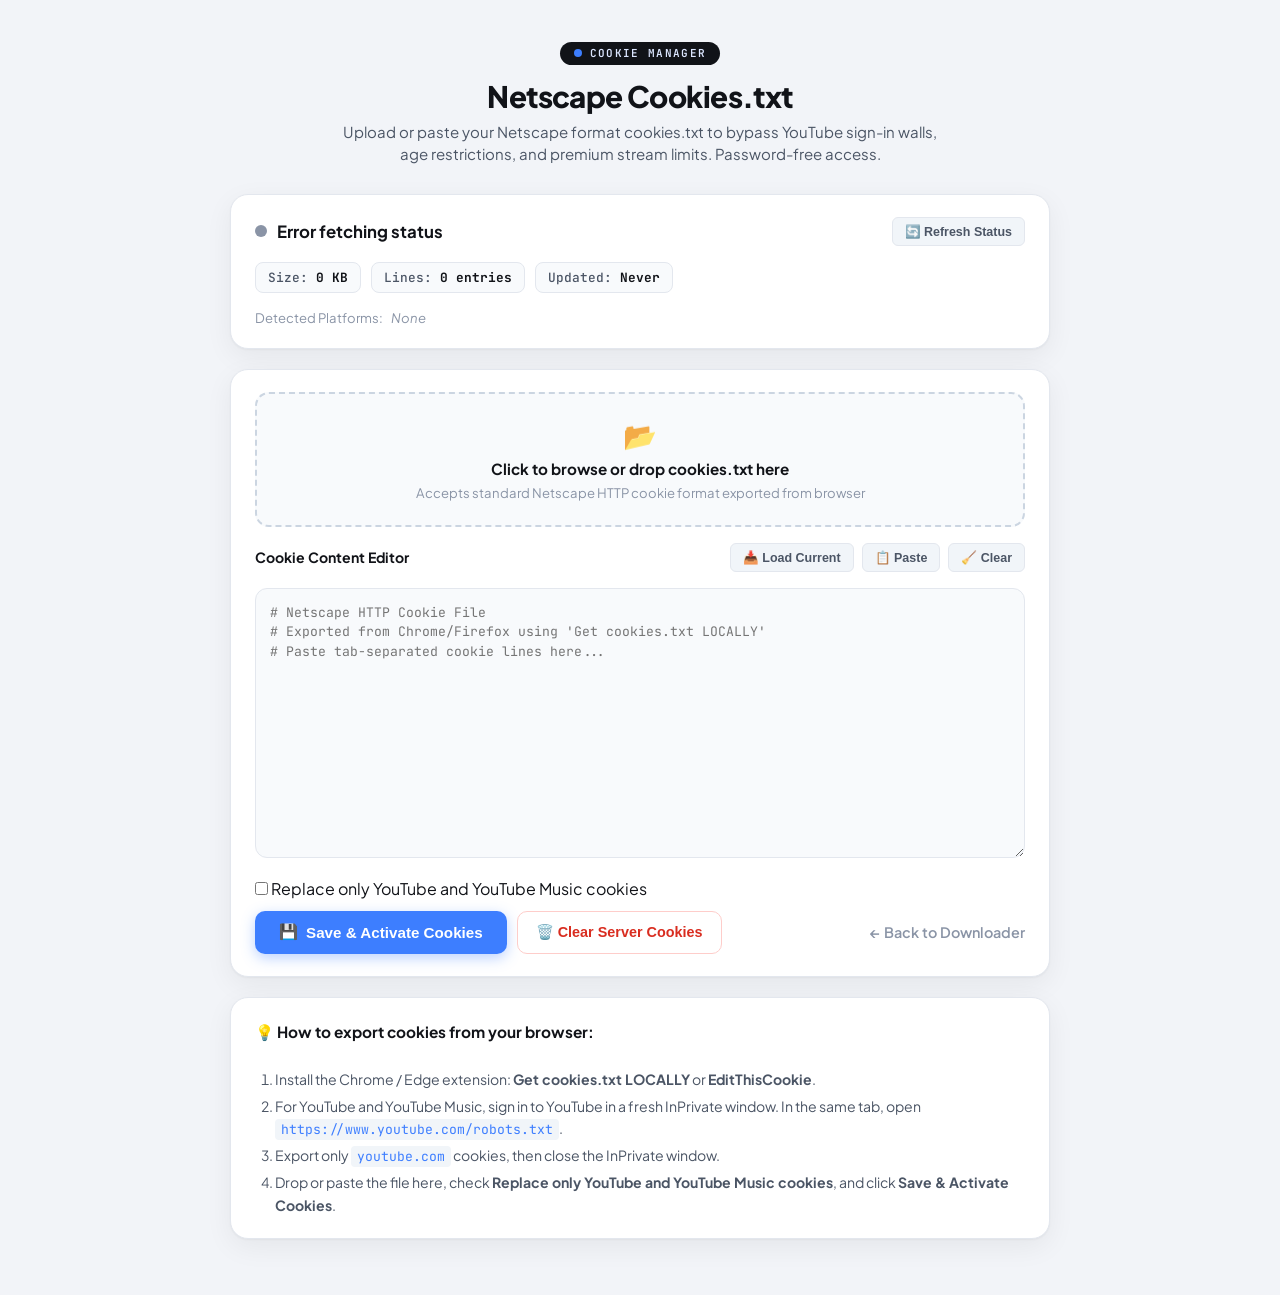
==== commit a5b52201: "Prepare YouTube extractor and a read-only deployment smoke check" ====
--- a/static/admin.html
+++ b/static/admin.html
@@ -358,6 +358,7 @@
       <textarea id="cookieInput" class="textarea" placeholder="# Netscape HTTP Cookie File&#10;# Exported from Chrome/Firefox using 'Get cookies.txt LOCALLY'&#10;# Paste tab-separated cookie lines here..."></textarea>
 
       <div class="actions-row">
+        <label><input type="checkbox" id="youtubeOnly"> Replace only YouTube and YouTube Music cookies</label>
         <div class="btn-group">
           <button type="button" id="saveBtn" class="btn-save">
             <span>💾</span>
@@ -376,9 +377,9 @@
       <h3>💡 How to export cookies from your browser:</h3>
       <ol>
         <li>Install the Chrome / Edge extension: <strong>Get cookies.txt LOCALLY</strong> or <strong>EditThisCookie</strong>.</li>
-        <li>Open <code>youtube.com</code> or target platform while logged into your account.</li>
-        <li>Click the extension icon &rarr; click <strong>Export</strong> (or copy the text).</li>
-        <li>Drop or paste the file here and click <strong>Save &amp; Activate Cookies</strong>.</li>
+        <li>For YouTube and YouTube Music, sign in to YouTube in a fresh InPrivate window. In the same tab, open <code>https://www.youtube.com/robots.txt</code>.</li>
+        <li>Export only <code>youtube.com</code> cookies, then close the InPrivate window.</li>
+        <li>Drop or paste the file here, check <strong>Replace only YouTube and YouTube Music cookies</strong>, and click <strong>Save &amp; Activate Cookies</strong>.</li>
       </ol>
     </section>
   </main>
@@ -396,6 +397,7 @@
     const dropzone = document.getElementById("dropzone");
     const fileInput = document.getElementById("fileInput");
     const saveBtn = document.getElementById("saveBtn");
+    const youtubeOnly = document.getElementById("youtubeOnly");
     const clearBtn = document.getElementById("clearBtn");
     const refreshBtn = document.getElementById("refreshBtn");
     const loadExistingBtn = document.getElementById("loadExistingBtn");
@@ -469,6 +471,10 @@
 
     saveBtn.addEventListener("click", async () => {
       const content = cookieInput.value.trim();
+      if (!content && youtubeOnly.checked) {
+        showToast("Select a YouTube cookies.txt file first.", true);
+        return;
+      }
       if (!content) {
         if (!confirm("Editor is empty. This will clear the active cookies.txt on server. Proceed?")) return;
       }
@@ -480,7 +486,7 @@
         const res = await fetch("/api/admin/cookies", {
           method: "POST",
           headers: { "Content-Type": "application/json" },
-          body: JSON.stringify({ cookies_content: content })
+          body: JSON.stringify({ cookies_content: content, youtube_only: youtubeOnly.checked })
         });
         const data = await res.json();
         if (!res.ok) throw new Error(data.detail || "Failed to save");
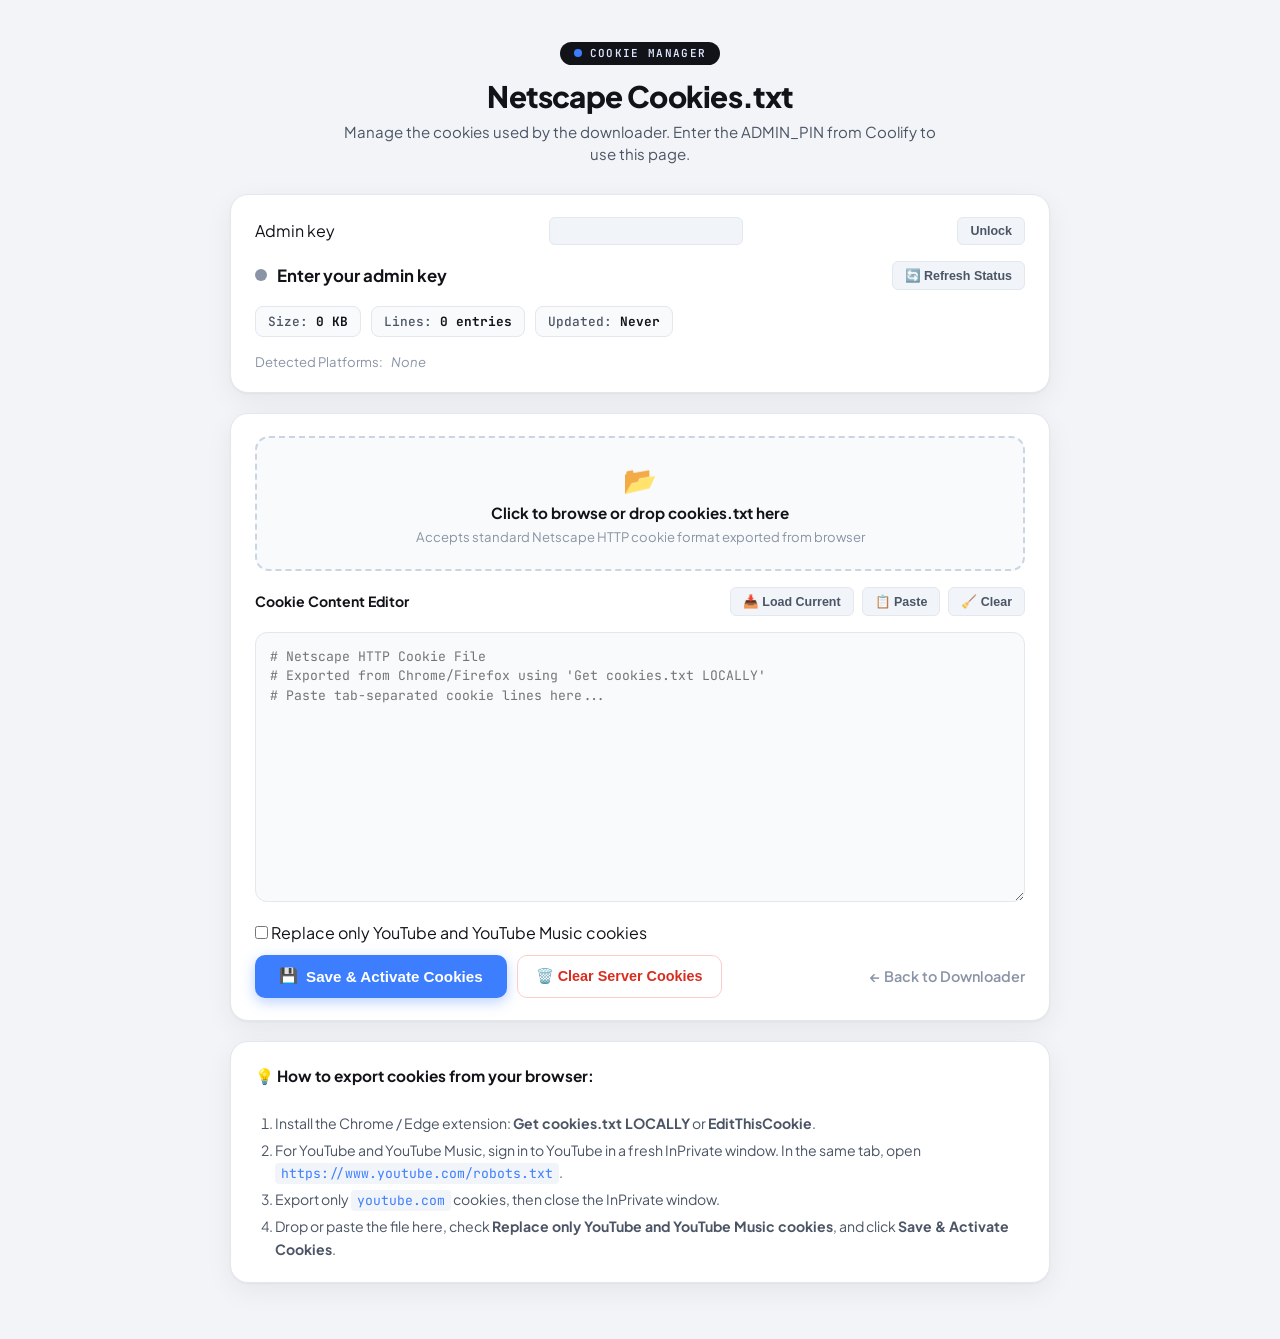
==== commit 00429a9d: "Protect downloader cookie management and preserve production sessions" ====
--- a/static/admin.html
+++ b/static/admin.html
@@ -312,15 +312,20 @@
         <span>COOKIE MANAGER</span>
       </div>
       <h1>Netscape Cookies.txt</h1>
-      <p>Upload or paste your Netscape format cookies.txt to bypass YouTube sign-in walls, age restrictions, and premium stream limits. Password-free access.</p>
+      <p>Manage the cookies used by the downloader. Enter the ADMIN_PIN from Coolify to use this page.</p>
     </header>
 
     <!-- Status Card -->
     <section class="card">
+      <form id="adminForm" class="status-row">
+        <label for="adminKey">Admin key</label>
+        <input type="password" id="adminKey" class="tool-btn" autocomplete="off" required />
+        <button class="tool-btn" type="submit">Unlock</button>
+      </form>
       <div class="status-row">
         <div class="indicator-box">
           <span id="dot" class="dot-gray"></span>
-          <span id="statusTitle">Checking cookies status...</span>
+          <span id="statusTitle">Enter your admin key</span>
         </div>
         <button id="refreshBtn" class="tool-btn" type="button">🔄 Refresh Status</button>
       </div>
@@ -387,6 +392,9 @@
   <div id="toast">Notification</div>
 
   <script>
+    const adminForm = document.getElementById("adminForm");
+    const adminKey = document.getElementById("adminKey");
+    let pin = "";
     const statusTitle = document.getElementById("statusTitle");
     const dot = document.getElementById("dot");
     const statSize = document.getElementById("statSize");
@@ -425,10 +433,19 @@
       return d.toLocaleDateString() + " " + d.toLocaleTimeString([], { hour: '2-digit', minute: '2-digit' });
     }
 
+    async function adminRequest(path, options = {}) {
+      if (!pin) throw new Error("Enter your admin key and click Unlock.");
+      const headers = new Headers(options.headers);
+      headers.set("X-Admin-Pin", pin);
+      const res = await fetch(path, { ...options, headers, cache: "no-store" });
+      const data = await res.json();
+      if (!res.ok) throw new Error(data.detail || "Request failed.");
+      return data;
+    }
+
     async function refreshStatus() {
       try {
-        const res = await fetch("/api/admin/cookies-status");
-        const data = await res.json();
+        const data = await adminRequest("/api/admin/cookies-status");
 
         if (data.active) {
           dot.className = "dot-green";
@@ -450,14 +467,13 @@
           platformsList.innerHTML = `<span style="color:#8A94A6; font-style:italic;">None detected</span>`;
         }
       } catch (err) {
-        statusTitle.textContent = "Error fetching status";
+        statusTitle.textContent = err.message;
       }
     }
 
     async function loadExistingCookies() {
       try {
-        const res = await fetch("/api/admin/cookies-content");
-        const data = await res.json();
+        const data = await adminRequest("/api/admin/cookies-content");
         if (data.content) {
           cookieInput.value = data.content;
           showToast("Loaded current active cookies from server!");
@@ -483,14 +499,11 @@
       saveBtn.style.opacity = "0.7";
 
       try {
-        const res = await fetch("/api/admin/cookies", {
+        const data = await adminRequest("/api/admin/cookies", {
           method: "POST",
           headers: { "Content-Type": "application/json" },
           body: JSON.stringify({ cookies_content: content, youtube_only: youtubeOnly.checked })
         });
-        const data = await res.json();
-        if (!res.ok) throw new Error(data.detail || "Failed to save");
-
         if (data.active) {
           showToast(`✅ Saved! Active (${formatBytes(data.size_bytes)})`);
         } else {
@@ -508,7 +521,7 @@
     clearBtn.addEventListener("click", async () => {
       if (!confirm("Are you sure you want to delete the active server cookies.txt?")) return;
       try {
-        const res = await fetch("/api/admin/cookies", { method: "DELETE" });
+        await adminRequest("/api/admin/cookies", { method: "DELETE" });
         cookieInput.value = "";
         showToast("🗑️ Server cookies deleted.");
         await refreshStatus();
@@ -558,12 +571,13 @@
       cookieInput.value = "";
       showToast("Editor cleared");
     });
-    refreshBtn.addEventListener("click", () => {
+    refreshBtn.addEventListener("click", refreshStatus);
+    adminForm.addEventListener("submit", (event) => {
+      event.preventDefault();
+      pin = adminKey.value.trim();
+      adminKey.value = "";
       refreshStatus();
-      showToast("🔄 Status refreshed");
-    });
-
-    refreshStatus();
+    });
   </script>
 </body>
 </html>
